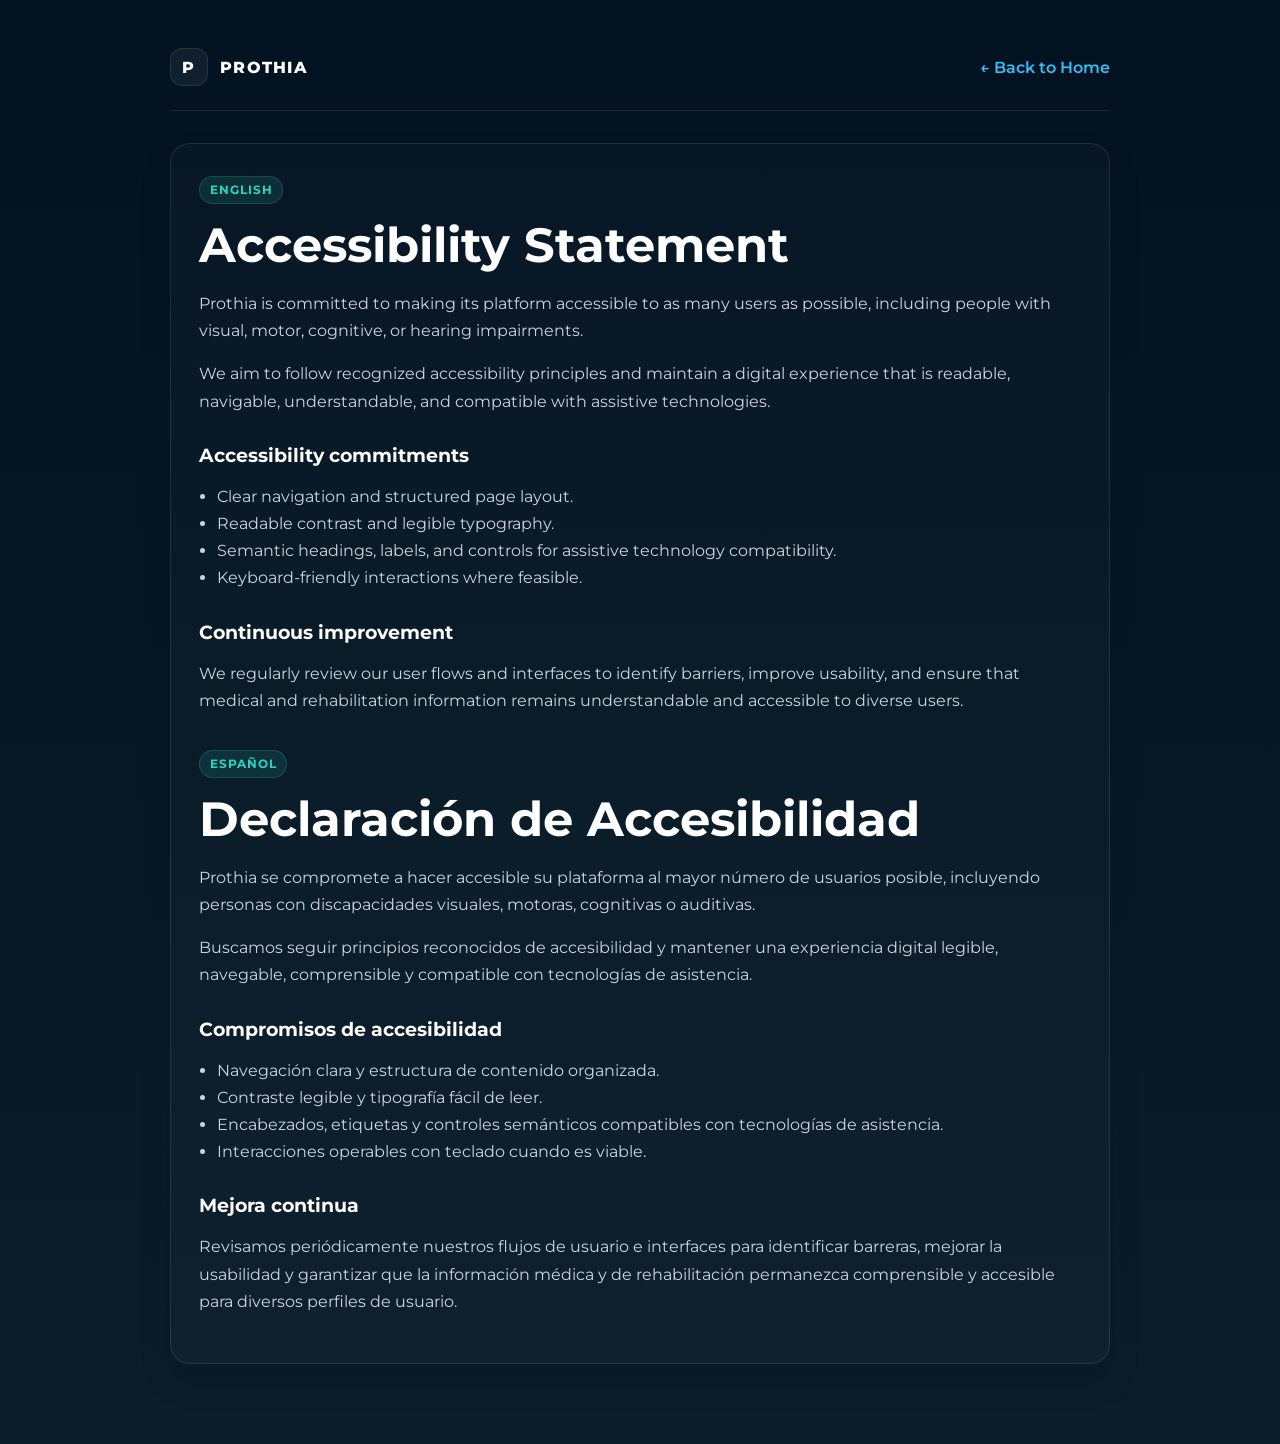
==== accessibility.html @ f5de4aa7 "feat(legal): add standalone legal pages and update footer links" ====
<!DOCTYPE html>
<html lang="en">
  <head>
    <meta charset="UTF-8" />
    <meta name="viewport" content="width=device-width, initial-scale=1.0" />
    <title>Prothia | Accessibility</title>
    <link rel="preconnect" href="https://fonts.googleapis.com" />
    <link rel="preconnect" href="https://fonts.gstatic.com" crossorigin />
    <link href="https://fonts.googleapis.com/css2?family=Montserrat:wght@400;500;600;700;800&family=Newsreader:wght@400;500;600;700&display=swap" rel="stylesheet" />
    <style>
      :root { --bg:#021220; --line:rgba(255,255,255,0.1); --text:#e2e8f0; --muted:#cbd5e1; --primary:#38bdf8; --teal:#2dd4bf; --white:#fff; }
      * { box-sizing: border-box; }
      body { margin:0; font-family:'Montserrat',sans-serif; background:linear-gradient(180deg,#021220 0%,#0b1d2a 100%); color:var(--text); }
      .legal-shell { max-width:980px; margin:0 auto; padding:48px 20px 80px; }
      .legal-topbar { display:flex; justify-content:space-between; align-items:center; gap:16px; padding-bottom:24px; border-bottom:1px solid var(--line); margin-bottom:32px; }
      .brand { display:flex; align-items:center; gap:12px; font-weight:800; letter-spacing:.08em; color:var(--white); }
      .brand-mark { display:inline-flex; width:38px; height:38px; justify-content:center; align-items:center; border-radius:12px; background:rgba(255,255,255,0.06); border:1px solid rgba(255,255,255,0.09); }
      .home-link { color:var(--primary); text-decoration:none; font-weight:600; }
      .legal-card { background:rgba(255,255,255,0.02); border:1px solid var(--line); border-radius:20px; padding:32px 28px; box-shadow:0 18px 30px rgba(2,18,32,0.2); }
      h1,h2,h3 { margin-top:0; color:var(--white); }
      h1 { font-size:clamp(2rem, 4vw, 3rem); margin-bottom:12px; }
      h2 { font-size:1.2rem; margin:28px 0 12px; }
      p, li { color:var(--muted); line-height:1.7; font-size:1rem; }
      ul { padding-left:18px; }
      .lang-block + .lang-block { margin-top: 36px; }
      .lang-label { display:inline-block; margin-bottom:12px; padding:6px 10px; background:rgba(45,212,191,0.12); border:1px solid rgba(45,212,191,0.2); border-radius:999px; color:var(--teal); font-weight:700; font-size:.72rem; letter-spacing:.08em; text-transform:uppercase; }
      @media (max-width: 640px) { .legal-topbar{flex-direction:column; align-items:flex-start;} .legal-card{padding:24px 18px;} }
    </style>
  </head>
  <body>
    <div class="legal-shell">
      <div class="legal-topbar">
        <div class="brand"><span class="brand-mark">P</span> PROTHIA</div>
        <a class="home-link" href="index.html">← Back to Home</a>
      </div>

      <div class="legal-card">
        <div class="lang-block">
          <span class="lang-label">English</span>
          <h1>Accessibility Statement</h1>
          <p>Prothia is committed to making its platform accessible to as many users as possible, including people with visual, motor, cognitive, or hearing impairments.</p>
          <p>We aim to follow recognized accessibility principles and maintain a digital experience that is readable, navigable, understandable, and compatible with assistive technologies.</p>

          <h2>Accessibility commitments</h2>
          <ul>
            <li>Clear navigation and structured page layout.</li>
            <li>Readable contrast and legible typography.</li>
            <li>Semantic headings, labels, and controls for assistive technology compatibility.</li>
            <li>Keyboard-friendly interactions where feasible.</li>
          </ul>

          <h2>Continuous improvement</h2>
          <p>We regularly review our user flows and interfaces to identify barriers, improve usability, and ensure that medical and rehabilitation information remains understandable and accessible to diverse users.</p>
        </div>

        <div class="lang-block">
          <span class="lang-label">Español</span>
          <h1>Declaración de Accesibilidad</h1>
          <p>Prothia se compromete a hacer accesible su plataforma al mayor número de usuarios posible, incluyendo personas con discapacidades visuales, motoras, cognitivas o auditivas.</p>
          <p>Buscamos seguir principios reconocidos de accesibilidad y mantener una experiencia digital legible, navegable, comprensible y compatible con tecnologías de asistencia.</p>

          <h2>Compromisos de accesibilidad</h2>
          <ul>
            <li>Navegación clara y estructura de contenido organizada.</li>
            <li>Contraste legible y tipografía fácil de leer.</li>
            <li>Encabezados, etiquetas y controles semánticos compatibles con tecnologías de asistencia.</li>
            <li>Interacciones operables con teclado cuando es viable.</li>
          </ul>

          <h2>Mejora continua</h2>
          <p>Revisamos periódicamente nuestros flujos de usuario e interfaces para identificar barreras, mejorar la usabilidad y garantizar que la información médica y de rehabilitación permanezca comprensible y accesible para diversos perfiles de usuario.</p>
        </div>
      </div>
    </div>
  </body>
</html>
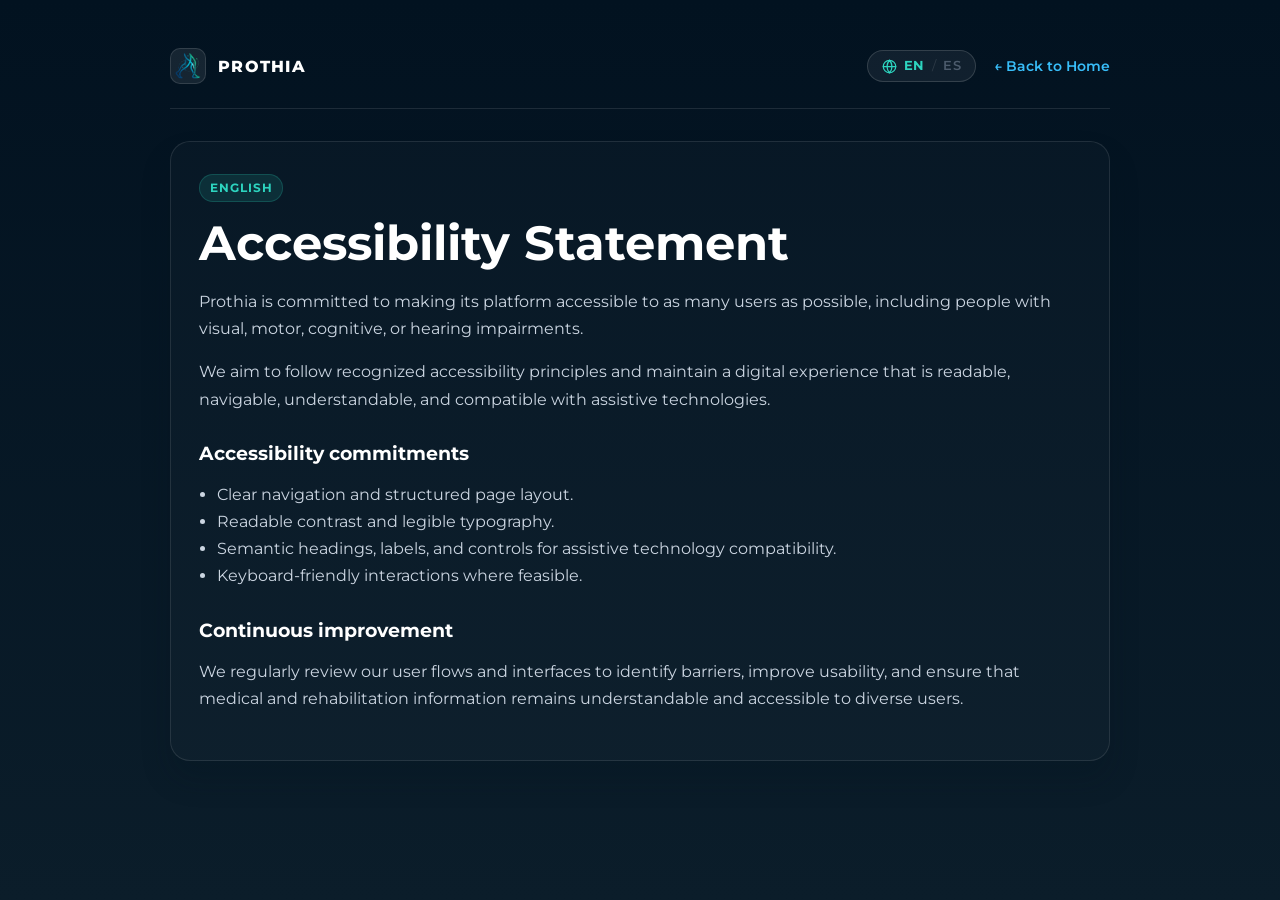
==== commit c0d84ac9: "feat(accessibility): integrate language selector and toggle between en and es" ====
--- a/accessibility.html
+++ b/accessibility.html
@@ -1,76 +1,317 @@
 <!DOCTYPE html>
 <html lang="en">
-  <head>
-    <meta charset="UTF-8" />
-    <meta name="viewport" content="width=device-width, initial-scale=1.0" />
-    <title>Prothia | Accessibility</title>
-    <link rel="preconnect" href="https://fonts.googleapis.com" />
-    <link rel="preconnect" href="https://fonts.gstatic.com" crossorigin />
-    <link href="https://fonts.googleapis.com/css2?family=Montserrat:wght@400;500;600;700;800&family=Newsreader:wght@400;500;600;700&display=swap" rel="stylesheet" />
-    <style>
-      :root { --bg:#021220; --line:rgba(255,255,255,0.1); --text:#e2e8f0; --muted:#cbd5e1; --primary:#38bdf8; --teal:#2dd4bf; --white:#fff; }
-      * { box-sizing: border-box; }
-      body { margin:0; font-family:'Montserrat',sans-serif; background:linear-gradient(180deg,#021220 0%,#0b1d2a 100%); color:var(--text); }
-      .legal-shell { max-width:980px; margin:0 auto; padding:48px 20px 80px; }
-      .legal-topbar { display:flex; justify-content:space-between; align-items:center; gap:16px; padding-bottom:24px; border-bottom:1px solid var(--line); margin-bottom:32px; }
-      .brand { display:flex; align-items:center; gap:12px; font-weight:800; letter-spacing:.08em; color:var(--white); }
-      .brand-mark { display:inline-flex; width:38px; height:38px; justify-content:center; align-items:center; border-radius:12px; background:rgba(255,255,255,0.06); border:1px solid rgba(255,255,255,0.09); }
-      .home-link { color:var(--primary); text-decoration:none; font-weight:600; }
-      .legal-card { background:rgba(255,255,255,0.02); border:1px solid var(--line); border-radius:20px; padding:32px 28px; box-shadow:0 18px 30px rgba(2,18,32,0.2); }
-      h1,h2,h3 { margin-top:0; color:var(--white); }
-      h1 { font-size:clamp(2rem, 4vw, 3rem); margin-bottom:12px; }
-      h2 { font-size:1.2rem; margin:28px 0 12px; }
-      p, li { color:var(--muted); line-height:1.7; font-size:1rem; }
-      ul { padding-left:18px; }
-      .lang-block + .lang-block { margin-top: 36px; }
-      .lang-label { display:inline-block; margin-bottom:12px; padding:6px 10px; background:rgba(45,212,191,0.12); border:1px solid rgba(45,212,191,0.2); border-radius:999px; color:var(--teal); font-weight:700; font-size:.72rem; letter-spacing:.08em; text-transform:uppercase; }
-      @media (max-width: 640px) { .legal-topbar{flex-direction:column; align-items:flex-start;} .legal-card{padding:24px 18px;} }
-    </style>
-  </head>
-  <body>
-    <div class="legal-shell">
-      <div class="legal-topbar">
-        <div class="brand"><span class="brand-mark">P</span> PROTHIA</div>
-        <a class="home-link" href="index.html">← Back to Home</a>
-      </div>
-
-      <div class="legal-card">
-        <div class="lang-block">
-          <span class="lang-label">English</span>
-          <h1>Accessibility Statement</h1>
-          <p>Prothia is committed to making its platform accessible to as many users as possible, including people with visual, motor, cognitive, or hearing impairments.</p>
-          <p>We aim to follow recognized accessibility principles and maintain a digital experience that is readable, navigable, understandable, and compatible with assistive technologies.</p>
-
-          <h2>Accessibility commitments</h2>
-          <ul>
-            <li>Clear navigation and structured page layout.</li>
-            <li>Readable contrast and legible typography.</li>
-            <li>Semantic headings, labels, and controls for assistive technology compatibility.</li>
-            <li>Keyboard-friendly interactions where feasible.</li>
-          </ul>
-
-          <h2>Continuous improvement</h2>
-          <p>We regularly review our user flows and interfaces to identify barriers, improve usability, and ensure that medical and rehabilitation information remains understandable and accessible to diverse users.</p>
-        </div>
-
-        <div class="lang-block">
-          <span class="lang-label">Español</span>
-          <h1>Declaración de Accesibilidad</h1>
-          <p>Prothia se compromete a hacer accesible su plataforma al mayor número de usuarios posible, incluyendo personas con discapacidades visuales, motoras, cognitivas o auditivas.</p>
-          <p>Buscamos seguir principios reconocidos de accesibilidad y mantener una experiencia digital legible, navegable, comprensible y compatible con tecnologías de asistencia.</p>
-
-          <h2>Compromisos de accesibilidad</h2>
-          <ul>
-            <li>Navegación clara y estructura de contenido organizada.</li>
-            <li>Contraste legible y tipografía fácil de leer.</li>
-            <li>Encabezados, etiquetas y controles semánticos compatibles con tecnologías de asistencia.</li>
-            <li>Interacciones operables con teclado cuando es viable.</li>
-          </ul>
-
-          <h2>Mejora continua</h2>
-          <p>Revisamos periódicamente nuestros flujos de usuario e interfaces para identificar barreras, mejorar la usabilidad y garantizar que la información médica y de rehabilitación permanezca comprensible y accesible para diversos perfiles de usuario.</p>
-        </div>
+
+<head>
+  <meta charset="UTF-8" />
+  <meta name="viewport" content="width=device-width, initial-scale=1.0" />
+  <title>Prothia | Accessibility</title>
+  <link rel="icon" type="image/png" href="assets/Logo.png" />
+  <link rel="preconnect" href="https://fonts.googleapis.com" />
+  <link rel="preconnect" href="https://fonts.gstatic.com" crossorigin />
+  <link
+    href="https://fonts.googleapis.com/css2?family=Montserrat:wght@400;500;600;700;800&family=Newsreader:wght@400;500;600;700&display=swap"
+    rel="stylesheet" />
+  <style>
+    :root {
+      --bg: #021220;
+      --bg-alt: #0a1f2f;
+      --panel: #0d2337;
+      --panel-soft: rgba(148, 163, 184, 0.08);
+      --line: rgba(255, 255, 255, 0.10);
+      --text: #e2e8f0;
+      --muted: #cbd5e1;
+      --primary: #38bdf8;
+      --teal: #2dd4bf;
+      --white: #ffffff;
+    }
+
+    * {
+      box-sizing: border-box;
+    }
+
+    body {
+      margin: 0;
+      font-family: 'Montserrat', sans-serif;
+      background: linear-gradient(180deg, #021220 0%, #0b1d2a 100%);
+      color: var(--text);
+      min-height: 100vh;
+    }
+
+    .legal-shell {
+      max-width: 980px;
+      margin: 0 auto;
+      padding: 48px 20px 80px;
+    }
+
+    .legal-topbar {
+      display: flex;
+      justify-content: space-between;
+      align-items: center;
+      gap: 16px;
+      padding-bottom: 24px;
+      border-bottom: 1px solid var(--line);
+      margin-bottom: 32px;
+    }
+
+    .brand {
+      display: flex;
+      align-items: center;
+      gap: 12px;
+      font-weight: 800;
+      letter-spacing: .08em;
+      color: var(--white);
+      text-decoration: none;
+      transition: opacity 0.2s ease;
+    }
+
+    .brand:hover {
+      opacity: 0.9;
+    }
+
+    .brand-logo-img {
+      width: 36px;
+      height: 36px;
+      object-fit: contain;
+      border-radius: 10px;
+      background: rgba(255, 255, 255, 0.08);
+      border: 1px solid rgba(255, 255, 255, 0.12);
+      padding: 4px;
+    }
+
+    .legal-topbar-actions {
+      display: flex;
+      align-items: center;
+      gap: 18px;
+    }
+
+    .lang-selector-btn {
+      display: inline-flex;
+      align-items: center;
+      gap: 0.45rem;
+      padding: 0.45rem 0.85rem;
+      font-family: 'Montserrat', sans-serif;
+      font-size: 0.8rem;
+      font-weight: 600;
+      color: var(--text);
+      background: rgba(255, 255, 255, 0.06);
+      border: 1px solid rgba(255, 255, 255, 0.14);
+      border-radius: 30px;
+      cursor: pointer;
+      transition: all 0.25s ease;
+      user-select: none;
+      line-height: 1;
+    }
+
+    .lang-selector-btn:hover {
+      background: rgba(255, 255, 255, 0.12);
+      border-color: var(--teal);
+      color: var(--white);
+      box-shadow: 0 2px 10px rgba(45, 212, 191, 0.2);
+    }
+
+    .lang-selector-btn:focus-visible {
+      outline: 2px solid var(--teal);
+      outline-offset: 2px;
+    }
+
+    .lang-selector-btn svg {
+      width: 15px;
+      height: 15px;
+      color: var(--teal);
+      flex-shrink: 0;
+    }
+
+    .lang-badge {
+      transition: opacity 0.2s ease;
+      opacity: 0.45;
+      font-weight: 600;
+      letter-spacing: 0.04em;
+      color: #94A3B8;
+    }
+
+    .lang-badge.active {
+      opacity: 1;
+      color: var(--teal);
+      font-weight: 700;
+    }
+
+    .lang-divider {
+      opacity: 0.3;
+      font-weight: 400;
+      color: rgba(255, 255, 255, 0.4);
+    }
+
+    .home-link {
+      color: var(--primary);
+      text-decoration: none;
+      font-weight: 600;
+      font-size: 0.9rem;
+      transition: color 0.2s ease;
+    }
+
+    .home-link:hover {
+      color: var(--teal);
+    }
+
+    .legal-card {
+      background: rgba(255, 255, 255, 0.02);
+      border: 1px solid var(--line);
+      border-radius: 20px;
+      padding: 32px 28px;
+      box-shadow: 0 18px 30px rgba(2, 18, 32, 0.2);
+    }
+
+    h1,
+    h2,
+    h3 {
+      margin-top: 0;
+      color: var(--white);
+    }
+
+    h1 {
+      font-size: clamp(2rem, 4vw, 3rem);
+      margin-bottom: 12px;
+    }
+
+    h2 {
+      font-size: 1.2rem;
+      margin: 28px 0 12px;
+    }
+
+    p,
+    li {
+      color: var(--muted);
+      line-height: 1.7;
+      font-size: 1rem;
+    }
+
+    ul {
+      padding-left: 18px;
+    }
+
+    .lang-block {
+      display: none;
+    }
+
+    .lang-block.active {
+      display: block;
+      animation: fadeIn 0.25s ease-in-out;
+    }
+
+    @keyframes fadeIn {
+      from {
+        opacity: 0;
+        transform: translateY(4px);
+      }
+
+      to {
+        opacity: 1;
+        transform: translateY(0);
+      }
+    }
+
+    .lang-label {
+      display: inline-block;
+      margin-bottom: 12px;
+      padding: 6px 10px;
+      background: rgba(45, 212, 191, 0.12);
+      border: 1px solid rgba(45, 212, 191, 0.2);
+      border-radius: 999px;
+      color: var(--teal);
+      font-weight: 700;
+      font-size: 0.72rem;
+      letter-spacing: 0.08em;
+      text-transform: uppercase;
+    }
+
+    @media (max-width: 640px) {
+      .legal-topbar {
+        flex-direction: column;
+        align-items: flex-start;
+        gap: 14px;
+      }
+
+      .legal-topbar-actions {
+        width: 100%;
+        justify-content: space-between;
+      }
+
+      .legal-card {
+        padding: 24px 18px;
+      }
+    }
+  </style>
+</head>
+
+<body data-page="accessibility">
+  <div class="legal-shell">
+    <div class="legal-topbar">
+      <a href="index.html" class="brand" aria-label="Prothia Home">
+        <img src="assets/Logo.png" alt="Prothia Logo" class="brand-logo-img" />
+        <span>PROTHIA</span>
+      </a>
+      <div class="legal-topbar-actions">
+        <button class="lang-selector-btn" id="langToggleBtn" aria-label="Switch language to Spanish" type="button">
+          <svg viewBox="0 0 24 24" fill="none" stroke="currentColor" stroke-width="2" stroke-linecap="round"
+            stroke-linejoin="round" aria-hidden="true">
+            <circle cx="12" cy="12" r="10"></circle>
+            <line x1="2" y1="12" x2="22" y2="12"></line>
+            <path d="M12 2a15.3 15.3 0 0 1 4 10 15.3 15.3 0 0 1-4 10 15.3 15.3 0 0 1-4-10 15.3 15.3 0 0 1 4-10z"></path>
+          </svg>
+          <span class="lang-badge lang-en active">EN</span>
+          <span class="lang-divider">/</span>
+          <span class="lang-badge lang-es">ES</span>
+        </button>
+        <a class="home-link" id="homeLink" href="index.html">← Back to Home</a>
       </div>
     </div>
-  </body>
-</html>
+
+    <div class="legal-card">
+      <div class="lang-block" data-lang="en">
+        <span class="lang-label">English</span>
+        <h1>Accessibility Statement</h1>
+        <p>Prothia is committed to making its platform accessible to as many users as possible, including people with
+          visual, motor, cognitive, or hearing impairments.</p>
+        <p>We aim to follow recognized accessibility principles and maintain a digital experience that is readable,
+          navigable, understandable, and compatible with assistive technologies.</p>
+
+        <h2>Accessibility commitments</h2>
+        <ul>
+          <li>Clear navigation and structured page layout.</li>
+          <li>Readable contrast and legible typography.</li>
+          <li>Semantic headings, labels, and controls for assistive technology compatibility.</li>
+          <li>Keyboard-friendly interactions where feasible.</li>
+        </ul>
+
+        <h2>Continuous improvement</h2>
+        <p>We regularly review our user flows and interfaces to identify barriers, improve usability, and ensure that
+          medical and rehabilitation information remains understandable and accessible to diverse users.</p>
+      </div>
+
+      <div class="lang-block" data-lang="es">
+        <span class="lang-label">Español</span>
+        <h1>Declaración de Accesibilidad</h1>
+        <p>Prothia se compromete a hacer accesible su plataforma al mayor número de usuarios posible, incluyendo
+          personas con discapacidades visuales, motoras, cognitivas o auditivas.</p>
+        <p>Buscamos seguir principios reconocidos de accesibilidad y mantener una experiencia digital legible,
+          navegable, comprensible y compatible con tecnologías de asistencia.</p>
+
+        <h2>Compromisos de accesibilidad</h2>
+        <ul>
+          <li>Navegación clara y estructura de contenido organizada.</li>
+          <li>Contraste legible y tipografía fácil de leer.</li>
+          <li>Encabezados, etiquetas y controles semánticos compatibles con tecnologías de asistencia.</li>
+          <li>Interacciones operables con teclado cuando es viable.</li>
+        </ul>
+
+        <h2>Mejora continua</h2>
+        <p>Revisamos periódicamente nuestros flujos de usuario e interfaces para identificar barreras, mejorar la
+          usabilidad y garantizar que la información médica y de rehabilitación permanezca comprensible y accesible para
+          diversos perfiles de usuario.</p>
+      </div>
+    </div>
+  </div>
+  <script src="js/legal.js"></script>
+</body>
+
+</html>
